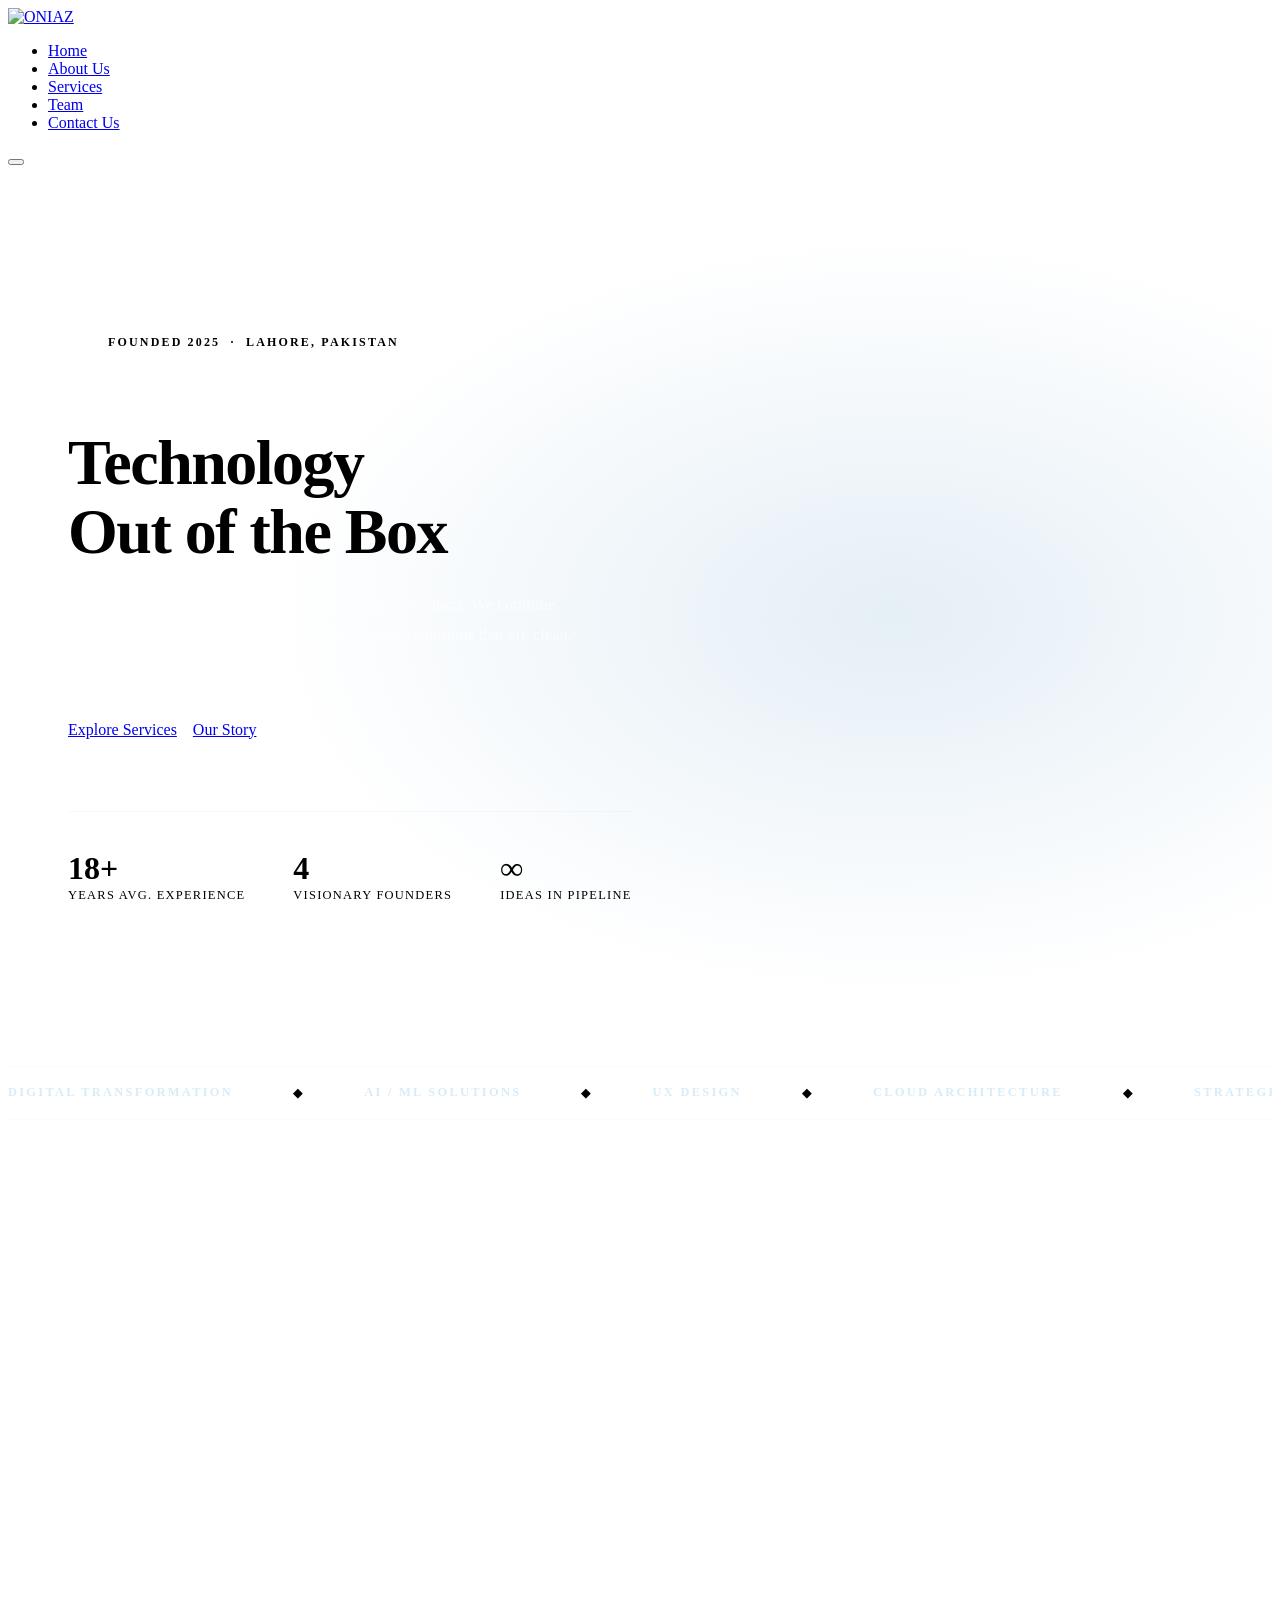
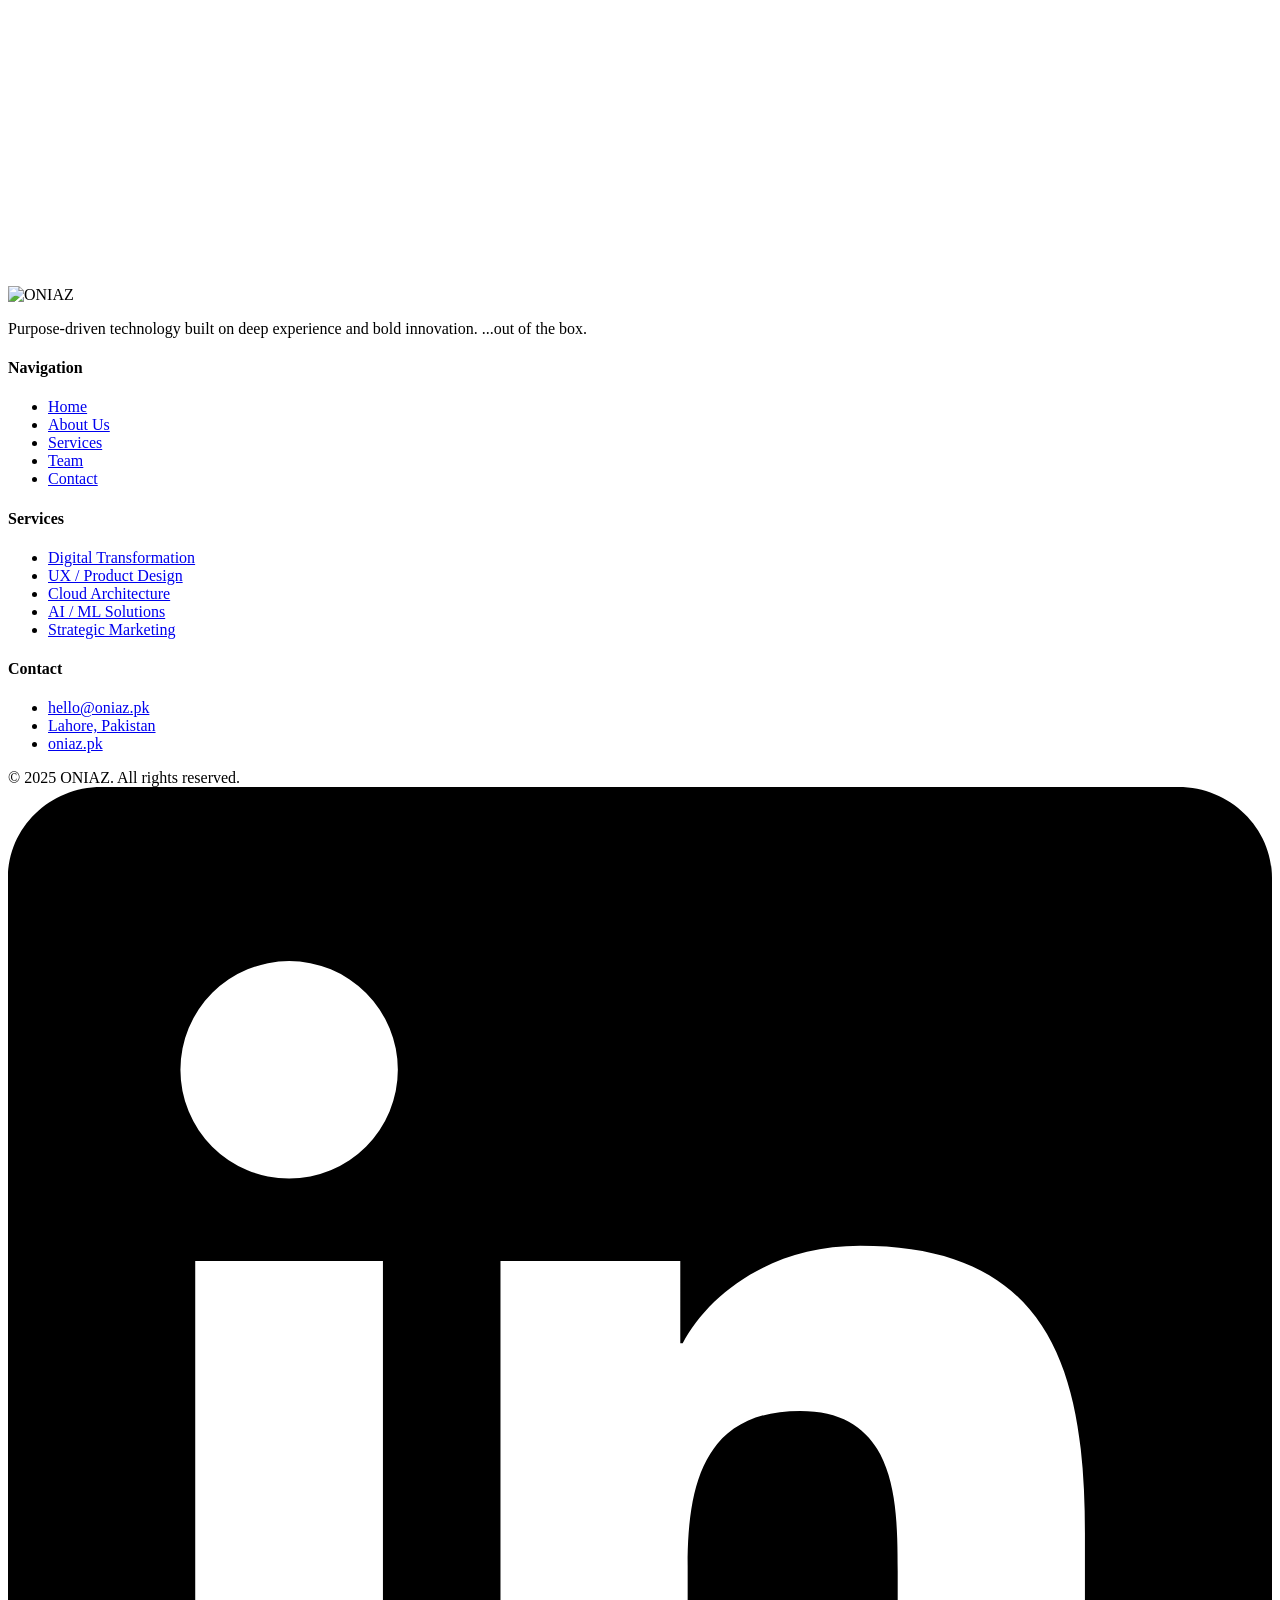
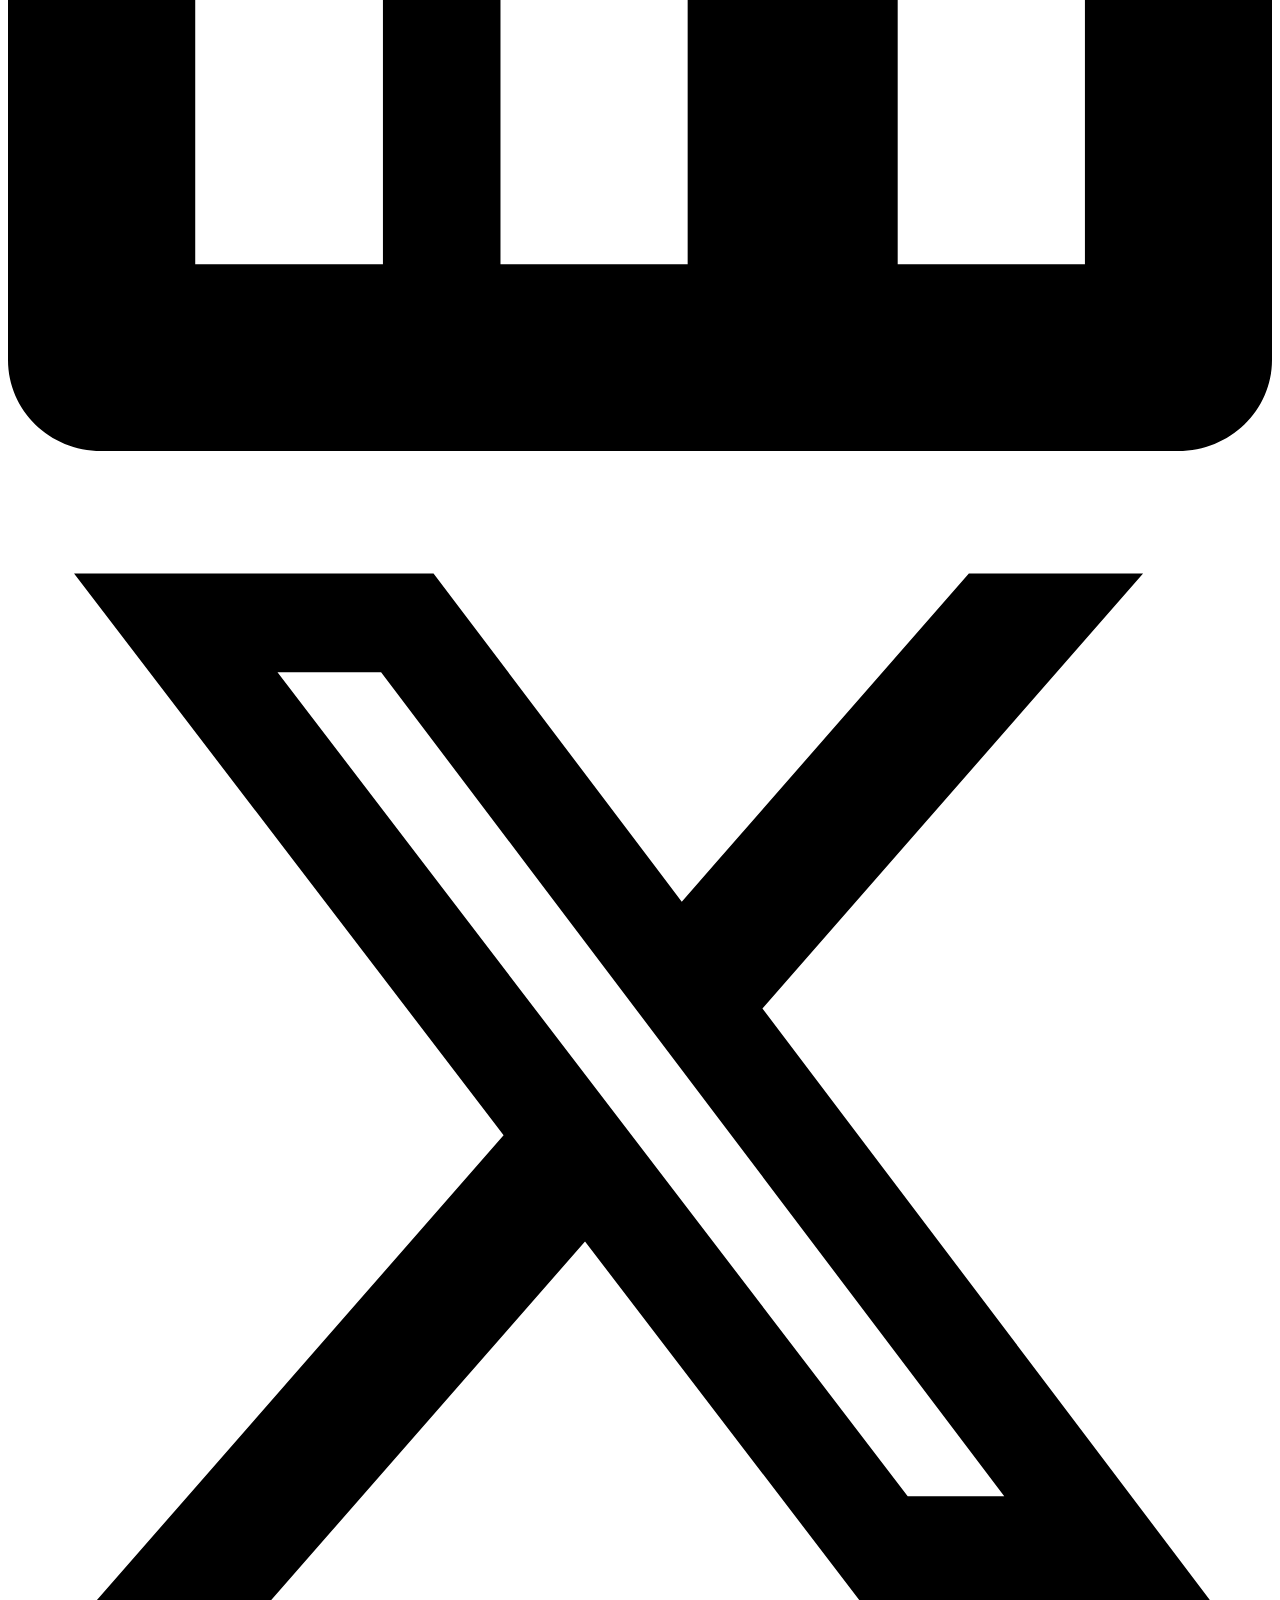
==== index.html @ 91a6034d "Add files via upload" ====
<!DOCTYPE html>
<html lang="en">
<head>
  <meta charset="UTF-8" />
  <meta name="viewport" content="width=device-width, initial-scale=1.0" />
  <title>ONIAZ – Out of the Box</title>
  <link rel="stylesheet" href="css/style.css" />
  <style>
    /* ── HERO ── */
    .hero {
      min-height: 100vh;
      display: flex;
      align-items: center;
      position: relative;
      overflow: hidden;
      background: var(--black);
      padding: 0 60px;
    }
    .hero-bg {
      position: absolute;
      inset: 0;
      background: radial-gradient(ellipse 70% 60% at 70% 50%, rgba(42,123,181,0.12) 0%, transparent 70%);
      pointer-events: none;
    }
    .hero-circuit {
      position: absolute;
      right: -40px; top: 50%;
      transform: translateY(-50%);
      width: 48%;
      opacity: 0.18;
      pointer-events: none;
    }
    .hero-content {
      position: relative;
      z-index: 2;
      max-width: 680px;
    }
    .hero-tag {
      display: inline-flex;
      align-items: center;
      gap: 8px;
      font-size: 0.75rem;
      font-weight: 600;
      letter-spacing: 0.18em;
      text-transform: uppercase;
      color: var(--blue-light);
      margin-bottom: 24px;
    }
    .hero-tag::before {
      content: '';
      width: 32px; height: 1px;
      background: var(--blue-light);
    }
    .hero-title {
      font-size: clamp(2.8rem, 5vw, 4.8rem);
      font-weight: 800;
      line-height: 1.08;
      letter-spacing: -1.5px;
      margin-bottom: 24px;
    }
    .hero-title span { color: var(--blue-light); }
    .hero-desc {
      font-size: 1.05rem;
      color: rgba(255,255,255,0.6);
      line-height: 1.8;
      max-width: 520px;
      margin-bottom: 40px;
    }
    .hero-actions { display: flex; gap: 16px; flex-wrap: wrap; }
    .hero-stats {
      display: flex;
      gap: 48px;
      margin-top: 72px;
      padding-top: 40px;
      border-top: 1px solid rgba(168,212,240,0.12);
    }
    .stat-num {
      font-size: 2rem;
      font-weight: 800;
      color: var(--blue-light);
      line-height: 1;
    }
    .stat-label {
      font-size: 0.78rem;
      color: var(--grey-mid);
      margin-top: 4px;
      text-transform: uppercase;
      letter-spacing: 0.1em;
    }

    /* ── MARQUEE ── */
    .marquee-wrap {
      background: var(--dark2);
      border-top: 1px solid rgba(168,212,240,0.08);
      border-bottom: 1px solid rgba(168,212,240,0.08);
      padding: 18px 0;
      overflow: hidden;
    }
    .marquee-track {
      display: flex;
      gap: 60px;
      animation: marquee 20s linear infinite;
      white-space: nowrap;
    }
    .marquee-track span {
      font-size: 0.78rem;
      font-weight: 600;
      letter-spacing: 0.18em;
      text-transform: uppercase;
      color: rgba(168,212,240,0.45);
    }
    .marquee-dot {
      color: var(--blue-light) !important;
      opacity: 1 !important;
    }
    @keyframes marquee {
      from { transform: translateX(0); }
      to   { transform: translateX(-50%); }
    }

    /* ── WHY ONIAZ ── */
    .why-grid {
      display: grid;
      grid-template-columns: repeat(3, 1fr);
      gap: 24px;
      margin-top: 56px;
    }
    .why-card {
      background: var(--dark2);
      border: 1px solid rgba(168,212,240,0.08);
      border-radius: var(--radius);
      padding: 36px 30px;
      transition: border-color var(--transition), transform var(--transition);
    }
    .why-card:hover {
      border-color: rgba(168,212,240,0.3);
      transform: translateY(-4px);
    }
    .why-icon {
      width: 48px; height: 48px;
      background: rgba(42,123,181,0.15);
      border-radius: 10px;
      display: flex; align-items: center; justify-content: center;
      margin-bottom: 20px;
    }
    .why-icon svg { width: 22px; height: 22px; stroke: var(--blue-light); fill: none; stroke-width: 1.8; }
    .why-card h3 { font-size: 1.05rem; font-weight: 700; margin-bottom: 10px; }
    .why-card p  { font-size: 0.87rem; color: var(--grey-mid); line-height: 1.7; }

    /* ── CTA BAND ── */
    .cta-band {
      background: linear-gradient(135deg, #0d2236 0%, #0a1a2e 100%);
      border-top: 1px solid rgba(168,212,240,0.1);
      border-bottom: 1px solid rgba(168,212,240,0.1);
      padding: 80px 60px;
      text-align: center;
    }
    .cta-band h2 { font-size: 2.2rem; font-weight: 800; margin-bottom: 16px; }
    .cta-band h2 span { color: var(--blue-light); }
    .cta-band p  { font-size: 1rem; color: var(--grey-mid); margin-bottom: 36px; }

    /* ── REVEAL ANIMATION ── */
    .reveal {
      opacity: 0;
      transform: translateY(28px);
      transition: opacity 0.6s ease, transform 0.6s ease;
    }
    .reveal.visible { opacity: 1; transform: translateY(0); }

    @media (max-width: 900px) {
      .why-grid { grid-template-columns: 1fr 1fr; }
      .hero { padding: 0 24px; }
      .hero-circuit { display: none; }
      .hero-stats { gap: 28px; flex-wrap: wrap; }
      .cta-band { padding: 60px 24px; }
    }
    @media (max-width: 580px) {
      .why-grid { grid-template-columns: 1fr; }
    }
  </style>
</head>
<body>

<!-- NAVBAR -->
<nav class="navbar">
  <a href="index.html" class="nav-logo"><img src="images/logo.jpg" alt="ONIAZ" /></a>
  <ul class="nav-links">
    <li><a href="index.html" class="active">Home</a></li>
    <li><a href="about.html">About Us</a></li>
    <li><a href="services.html">Services</a></li>
    <li><a href="team.html">Team</a></li>
    <li><a href="contact.html" class="nav-cta">Contact Us</a></li>
  </ul>
  <button class="nav-toggle" aria-label="Toggle menu">
    <span></span><span></span><span></span>
  </button>
</nav>

<div class="page-content">

  <!-- HERO -->
  <section class="hero">
    <div class="hero-bg"></div>
    <img src="images/circuit.png" alt="" class="hero-circuit" />
    <div class="hero-content">
      <div class="hero-tag">Founded 2025 &nbsp;·&nbsp; Lahore, Pakistan</div>
      <h1 class="hero-title">
        Technology<br>
        <span>Out of the Box</span>
      </h1>
      <p class="hero-desc">
        ONIAZ builds intelligent, human-centered digital products. We combine decades of expertise with bold innovation to create solutions that are clean, intuitive, and genuinely useful.
      </p>
      <div class="hero-actions">
        <a href="services.html" class="btn btn-primary">Explore Services</a>
        <a href="about.html" class="btn btn-outline">Our Story</a>
      </div>
      <div class="hero-stats">
        <div>
          <div class="stat-num">18+</div>
          <div class="stat-label">Years Avg. Experience</div>
        </div>
        <div>
          <div class="stat-num">4</div>
          <div class="stat-label">Visionary Founders</div>
        </div>
        <div>
          <div class="stat-num">∞</div>
          <div class="stat-label">Ideas in Pipeline</div>
        </div>
      </div>
    </div>
  </section>

  <!-- MARQUEE -->
  <div class="marquee-wrap">
    <div class="marquee-track">
      <span>Digital Transformation</span><span class="marquee-dot">◆</span>
      <span>AI / ML Solutions</span><span class="marquee-dot">◆</span>
      <span>UX Design</span><span class="marquee-dot">◆</span>
      <span>Cloud Architecture</span><span class="marquee-dot">◆</span>
      <span>Strategic Marketing</span><span class="marquee-dot">◆</span>
      <span>Product Development</span><span class="marquee-dot">◆</span>
      <span>South Asian Diaspora</span><span class="marquee-dot">◆</span>
      <span>Matchmaking Tech</span><span class="marquee-dot">◆</span>
      <!-- duplicate for seamless loop -->
      <span>Digital Transformation</span><span class="marquee-dot">◆</span>
      <span>AI / ML Solutions</span><span class="marquee-dot">◆</span>
      <span>UX Design</span><span class="marquee-dot">◆</span>
      <span>Cloud Architecture</span><span class="marquee-dot">◆</span>
      <span>Strategic Marketing</span><span class="marquee-dot">◆</span>
      <span>Product Development</span><span class="marquee-dot">◆</span>
      <span>South Asian Diaspora</span><span class="marquee-dot">◆</span>
      <span>Matchmaking Tech</span><span class="marquee-dot">◆</span>
    </div>
  </div>

  <!-- WHY ONIAZ -->
  <div class="section">
    <div class="reveal">
      <span class="section-tag">Why ONIAZ</span>
      <h2 class="section-title">Built Different.<br><span>Built to Last.</span></h2>
      <p class="section-sub">We don't chase trends. Every product we build serves a real purpose, feels natural to use, and delivers value from day one.</p>
    </div>
    <div class="why-grid">
      <div class="why-card reveal">
        <div class="why-icon">
          <svg viewBox="0 0 24 24"><circle cx="12" cy="12" r="3"/><path d="M12 1v4M12 19v4M4.22 4.22l2.83 2.83M16.95 16.95l2.83 2.83M1 12h4M19 12h4M4.22 19.78l2.83-2.83M16.95 7.05l2.83-2.83"/></svg>
        </div>
        <h3>Deep Domain Expertise</h3>
        <p>Our team brings over 18 years each across telecom, fintech, healthcare, and enterprise — giving every product a foundation of real-world knowledge.</p>
      </div>
      <div class="why-card reveal">
        <div class="why-icon">
          <svg viewBox="0 0 24 24"><path d="M12 22s8-4 8-10V5l-8-3-8 3v7c0 6 8 10 8 10z"/></svg>
        </div>
        <h3>Human-Centered Design</h3>
        <p>We believe technology should simplify life, not complicate it. Every interface we ship is tested against the standard of genuine usefulness.</p>
      </div>
      <div class="why-card reveal">
        <div class="why-icon">
          <svg viewBox="0 0 24 24"><polyline points="22 12 18 12 15 21 9 3 6 12 2 12"/></svg>
        </div>
        <h3>Transformational Thinking</h3>
        <p>ONIAZ is the intersection of insight and imagination — where collective knowledge is poured into building applications that truly change how people live and work.</p>
      </div>
    </div>
  </div>

  <div class="divider"></div>

  <!-- CTA BAND -->
  <div class="cta-band reveal">
    <h2>Ready to build something <span>smarter</span>?</h2>
    <p>Let's talk about your next product, platform, or idea.</p>
    <a href="contact.html" class="btn btn-primary">Get in Touch</a>
  </div>

</div>

<!-- FOOTER -->
<footer>
  <div class="footer-inner">
    <div class="footer-brand">
      <img src="images/logo.jpg" alt="ONIAZ" />
      <p>Purpose-driven technology built on deep experience and bold innovation. ...out of the box.</p>
    </div>
    <div class="footer-col">
      <h4>Navigation</h4>
      <ul>
        <li><a href="index.html">Home</a></li>
        <li><a href="about.html">About Us</a></li>
        <li><a href="services.html">Services</a></li>
        <li><a href="team.html">Team</a></li>
        <li><a href="contact.html">Contact</a></li>
      </ul>
    </div>
    <div class="footer-col">
      <h4>Services</h4>
      <ul>
        <li><a href="services.html">Digital Transformation</a></li>
        <li><a href="services.html">UX / Product Design</a></li>
        <li><a href="services.html">Cloud Architecture</a></li>
        <li><a href="services.html">AI / ML Solutions</a></li>
        <li><a href="services.html">Strategic Marketing</a></li>
      </ul>
    </div>
    <div class="footer-col">
      <h4>Contact</h4>
      <ul>
        <li><a href="mailto:hello@oniaz.pk">hello@oniaz.pk</a></li>
        <li><a href="#">Lahore, Pakistan</a></li>
        <li><a href="#">oniaz.pk</a></li>
      </ul>
    </div>
  </div>
  <div class="footer-bottom">
    <span>© 2025 ONIAZ. All rights reserved.</span>
    <div class="footer-socials">
      <a href="#" aria-label="LinkedIn">
        <svg viewBox="0 0 24 24"><path d="M20.447 20.452h-3.554v-5.569c0-1.328-.027-3.037-1.852-3.037-1.853 0-2.136 1.445-2.136 2.939v5.667H9.351V9h3.414v1.561h.046c.477-.9 1.637-1.85 3.37-1.85 3.601 0 4.267 2.37 4.267 5.455v6.286zM5.337 7.433a2.062 2.062 0 0 1-2.063-2.065 2.064 2.064 0 1 1 2.063 2.065zm1.782 13.019H3.555V9h3.564v11.452zM22.225 0H1.771C.792 0 0 .774 0 1.729v20.542C0 23.227.792 24 1.771 24h20.451C23.2 24 24 23.227 24 22.271V1.729C24 .774 23.2 0 22.222 0h.003z"/></svg>
      </a>
      <a href="#" aria-label="Twitter/X">
        <svg viewBox="0 0 24 24"><path d="M18.244 2.25h3.308l-7.227 8.26 8.502 11.24H16.17l-5.214-6.817L4.99 21.75H1.68l7.73-8.835L1.254 2.25H8.08l4.713 6.231zm-1.161 17.52h1.833L7.084 4.126H5.117z"/></svg>
      </a>
    </div>
  </div>
</footer>

<script src="js/main.js"></script>
</body>
</html>
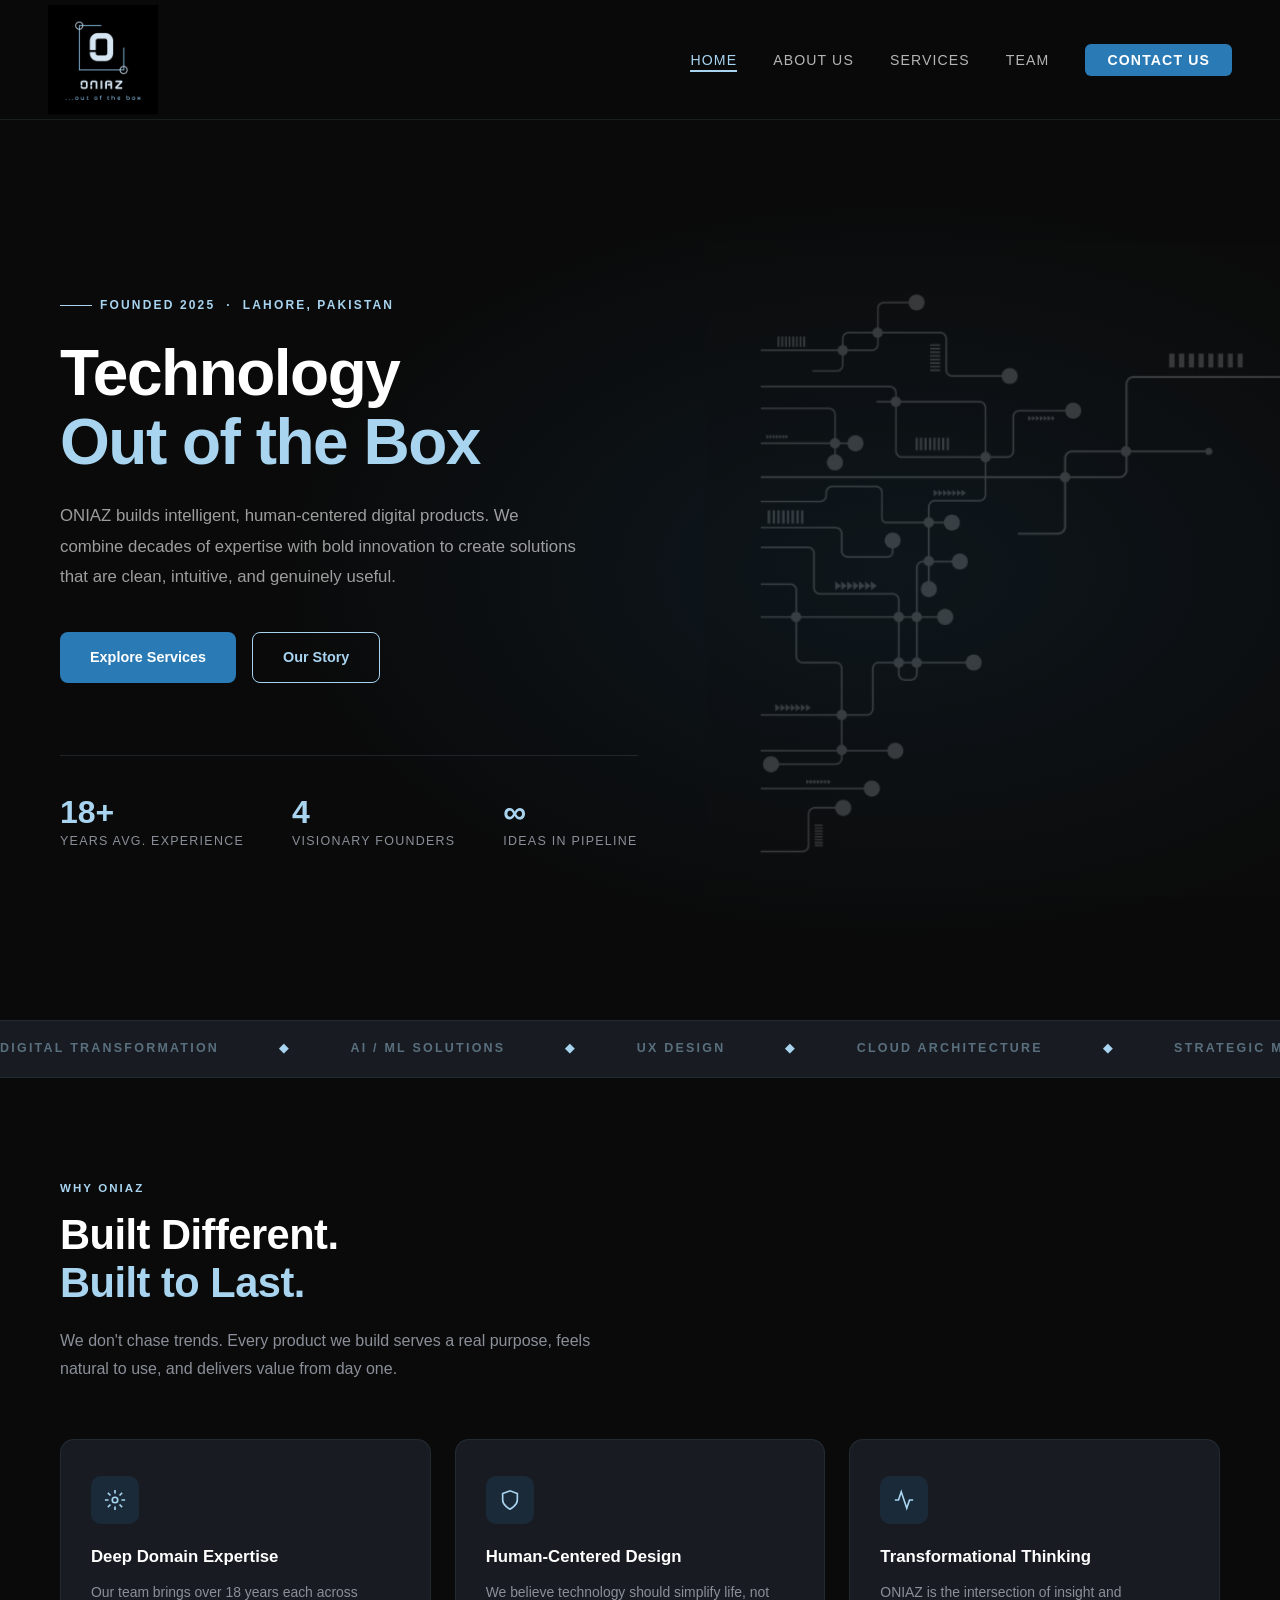
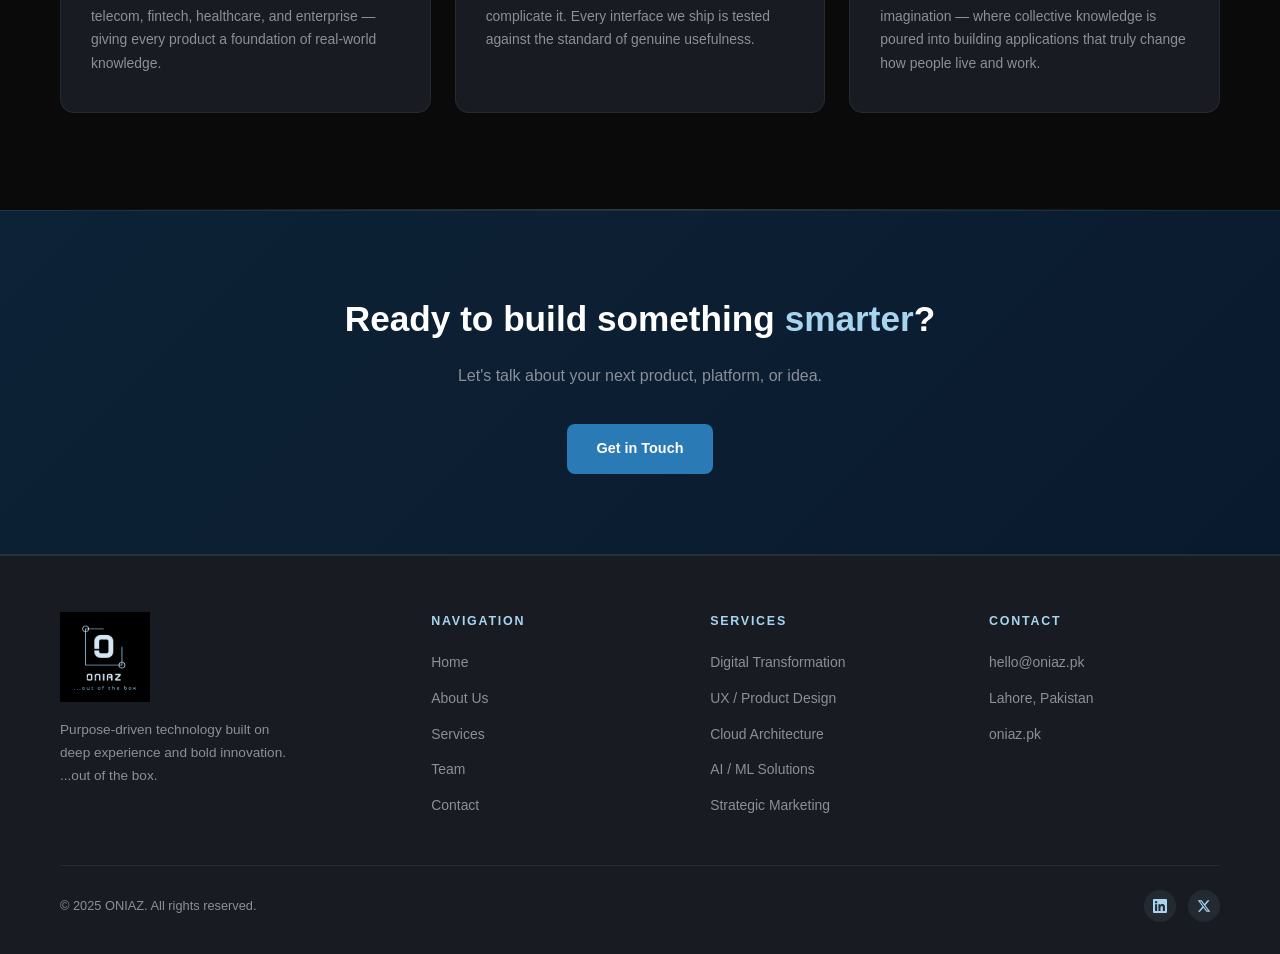
==== commit 6646ed9f: "Update logo to PNG Update logo to PNG" ====
--- a/index.html
+++ b/index.html
@@ -183,7 +183,7 @@
 
 <!-- NAVBAR -->
 <nav class="navbar">
-  <a href="index.html" class="nav-logo"><img src="images/logo.jpg" alt="ONIAZ" /></a>
+  <a href="index.html" class="nav-logo"><img src="images/logo.png" alt="ONIAZ" /></a>
   <ul class="nav-links">
     <li><a href="index.html" class="active">Home</a></li>
     <li><a href="about.html">About Us</a></li>
@@ -302,7 +302,7 @@
 <footer>
   <div class="footer-inner">
     <div class="footer-brand">
-      <img src="images/logo.jpg" alt="ONIAZ" />
+      <img src="images/logo.png" alt="ONIAZ" />
       <p>Purpose-driven technology built on deep experience and bold innovation. ...out of the box.</p>
     </div>
     <div class="footer-col">
--- a/css/style.css
+++ b/css/style.css
@@ -0,0 +1,282 @@
+/* ─── RESET & BASE ─────────────────────────────────────────── */
+*, *::before, *::after { box-sizing: border-box; margin: 0; padding: 0; }
+
+:root {
+  --black:      #0a0a0a;
+  --dark:       #111317;
+  --dark2:      #181c22;
+  --blue-light: #a8d4f0;
+  --blue-mid:   #5aade0;
+  --blue-dark:  #2a7bb5;
+  --white:      #ffffff;
+  --grey-light: #f0f2f5;
+  --grey-mid:   #8a8f99;
+  --red:        #c0392b;
+  --radius:     14px;
+  --nav-h:      120px;
+  --transition: 0.25s ease;
+}
+
+html { scroll-behavior: smooth; }
+
+body {
+  background: var(--black);
+  color: var(--white);
+  font-family: 'Helvetica Neue', Arial, sans-serif;
+  font-size: 16px;
+  line-height: 1.6;
+  overflow-x: hidden;
+}
+
+img { display: block; max-width: 100%; }
+a  { text-decoration: none; color: inherit; }
+
+/* ─── NAVBAR ────────────────────────────────────────────────── */
+.navbar {
+  position: fixed;
+  top: 0; left: 0; right: 0;
+  height: var(--nav-h);
+  display: flex;
+  align-items: center;
+  justify-content: space-between;
+  padding: 0 48px;
+  background: rgba(10,10,10,0.85);
+  backdrop-filter: blur(12px);
+  border-bottom: 1px solid rgba(168,212,240,0.1);
+  z-index: 1000;
+}
+
+.nav-logo img {
+  height: 110px;
+  width: auto;
+  object-fit: contain;
+}
+
+.nav-links {
+  display: flex;
+  gap: 36px;
+  list-style: none;
+}
+
+.nav-links a {
+  font-size: 0.88rem;
+  font-weight: 500;
+  letter-spacing: 0.08em;
+  text-transform: uppercase;
+  color: rgba(255,255,255,0.7);
+  transition: color var(--transition);
+  position: relative;
+}
+
+.nav-links a::after {
+  content: '';
+  position: absolute;
+  bottom: -4px; left: 0;
+  width: 0; height: 2px;
+  background: var(--blue-light);
+  transition: width var(--transition);
+}
+
+.nav-links a:hover,
+.nav-links a.active {
+  color: var(--blue-light);
+}
+.nav-links a:hover::after,
+.nav-links a.active::after { width: 100%; }
+
+.nav-cta {
+  background: var(--blue-dark);
+  color: var(--white) !important;
+  padding: 8px 22px;
+  border-radius: 6px;
+  font-weight: 600 !important;
+  transition: background var(--transition) !important;
+}
+.nav-cta:hover { background: var(--blue-mid) !important; }
+.nav-cta::after { display: none !important; }
+
+/* Hamburger */
+.nav-toggle {
+  display: none;
+  flex-direction: column;
+  gap: 5px;
+  cursor: pointer;
+  background: none;
+  border: none;
+  padding: 4px;
+}
+.nav-toggle span {
+  display: block;
+  width: 24px; height: 2px;
+  background: var(--white);
+  border-radius: 2px;
+  transition: var(--transition);
+}
+
+/* ─── PAGE WRAPPER ──────────────────────────────────────────── */
+.page-content { padding-top: var(--nav-h); }
+
+/* ─── SECTION COMMON ────────────────────────────────────────── */
+.section {
+  padding: 96px 60px;
+  max-width: 1400px;
+  margin: 0 auto;
+}
+
+.section-full {
+  padding: 96px 60px;
+}
+
+.section-tag {
+  display: inline-block;
+  font-size: 0.72rem;
+  font-weight: 700;
+  letter-spacing: 0.18em;
+  text-transform: uppercase;
+  color: var(--blue-light);
+  margin-bottom: 14px;
+}
+
+.section-title {
+  font-size: 2.6rem;
+  font-weight: 800;
+  line-height: 1.15;
+  letter-spacing: -0.5px;
+  margin-bottom: 20px;
+}
+
+.section-title span { color: var(--blue-light); }
+
+.section-sub {
+  font-size: 1rem;
+  color: var(--grey-mid);
+  max-width: 560px;
+  line-height: 1.75;
+}
+
+/* ─── BUTTONS ───────────────────────────────────────────────── */
+.btn {
+  display: inline-flex;
+  align-items: center;
+  gap: 8px;
+  padding: 13px 30px;
+  border-radius: 8px;
+  font-size: 0.9rem;
+  font-weight: 600;
+  cursor: pointer;
+  border: none;
+  transition: var(--transition);
+}
+
+.btn-primary {
+  background: var(--blue-dark);
+  color: var(--white);
+}
+.btn-primary:hover { background: var(--blue-mid); }
+
+.btn-outline {
+  background: transparent;
+  color: var(--blue-light);
+  border: 1.5px solid var(--blue-light);
+}
+.btn-outline:hover {
+  background: rgba(168,212,240,0.08);
+}
+
+/* ─── DIVIDER ───────────────────────────────────────────────── */
+.divider {
+  height: 1px;
+  background: linear-gradient(90deg, transparent, rgba(168,212,240,0.25), transparent);
+  margin: 0 60px;
+}
+
+/* ─── FOOTER ────────────────────────────────────────────────── */
+footer {
+  background: var(--dark2);
+  border-top: 1px solid rgba(168,212,240,0.1);
+  padding: 56px 60px 32px;
+}
+
+.footer-inner {
+  max-width: 1400px;
+  margin: 0 auto;
+  display: grid;
+  grid-template-columns: 1.4fr 1fr 1fr 1fr;
+  gap: 48px;
+  margin-bottom: 48px;
+}
+
+.footer-brand img { height: 90px; margin-bottom: 16px; }
+.footer-brand p { font-size: 0.85rem; color: var(--grey-mid); line-height: 1.7; max-width: 240px; }
+
+.footer-col h4 {
+  font-size: 0.78rem;
+  font-weight: 700;
+  letter-spacing: 0.14em;
+  text-transform: uppercase;
+  color: var(--blue-light);
+  margin-bottom: 18px;
+}
+
+.footer-col ul { list-style: none; display: flex; flex-direction: column; gap: 10px; }
+.footer-col ul li a {
+  font-size: 0.87rem;
+  color: var(--grey-mid);
+  transition: color var(--transition);
+}
+.footer-col ul li a:hover { color: var(--blue-light); }
+
+.footer-bottom {
+  max-width: 1400px;
+  margin: 0 auto;
+  display: flex;
+  justify-content: space-between;
+  align-items: center;
+  padding-top: 24px;
+  border-top: 1px solid rgba(255,255,255,0.06);
+  font-size: 0.8rem;
+  color: var(--grey-mid);
+}
+
+.footer-socials { display: flex; gap: 12px; }
+.footer-socials a {
+  width: 32px; height: 32px;
+  border-radius: 50%;
+  background: rgba(168,212,240,0.08);
+  display: flex; align-items: center; justify-content: center;
+  transition: background var(--transition);
+}
+.footer-socials a:hover { background: rgba(168,212,240,0.2); }
+.footer-socials svg { width: 14px; height: 14px; fill: var(--blue-light); }
+
+/* ─── RESPONSIVE ────────────────────────────────────────────── */
+@media (max-width: 1024px) {
+  .section, .section-full { padding: 72px 36px; }
+  .footer-inner { grid-template-columns: 1fr 1fr; gap: 36px; }
+  .divider { margin: 0 36px; }
+}
+
+@media (max-width: 768px) {
+  .navbar { padding: 0 24px; }
+  .nav-links { 
+    display: none;
+    position: fixed;
+    top: var(--nav-h); left: 0; right: 0;
+    background: var(--dark);
+    flex-direction: column;
+    padding: 24px;
+    gap: 0;
+    border-bottom: 1px solid rgba(168,212,240,0.1);
+  }
+  .nav-links.open { display: flex; }
+  .nav-links li { border-bottom: 1px solid rgba(255,255,255,0.06); }
+  .nav-links a { display: block; padding: 14px 0; }
+  .nav-cta { margin-top: 12px; text-align: center; border-radius: 8px; }
+  .nav-toggle { display: flex; }
+  .section, .section-full { padding: 56px 24px; }
+  .section-title { font-size: 1.9rem; }
+  footer { padding: 48px 24px 24px; }
+  .footer-inner { grid-template-columns: 1fr; gap: 28px; }
+  .footer-bottom { flex-direction: column; gap: 16px; text-align: center; }
+  .divider { margin: 0 24px; }
+}
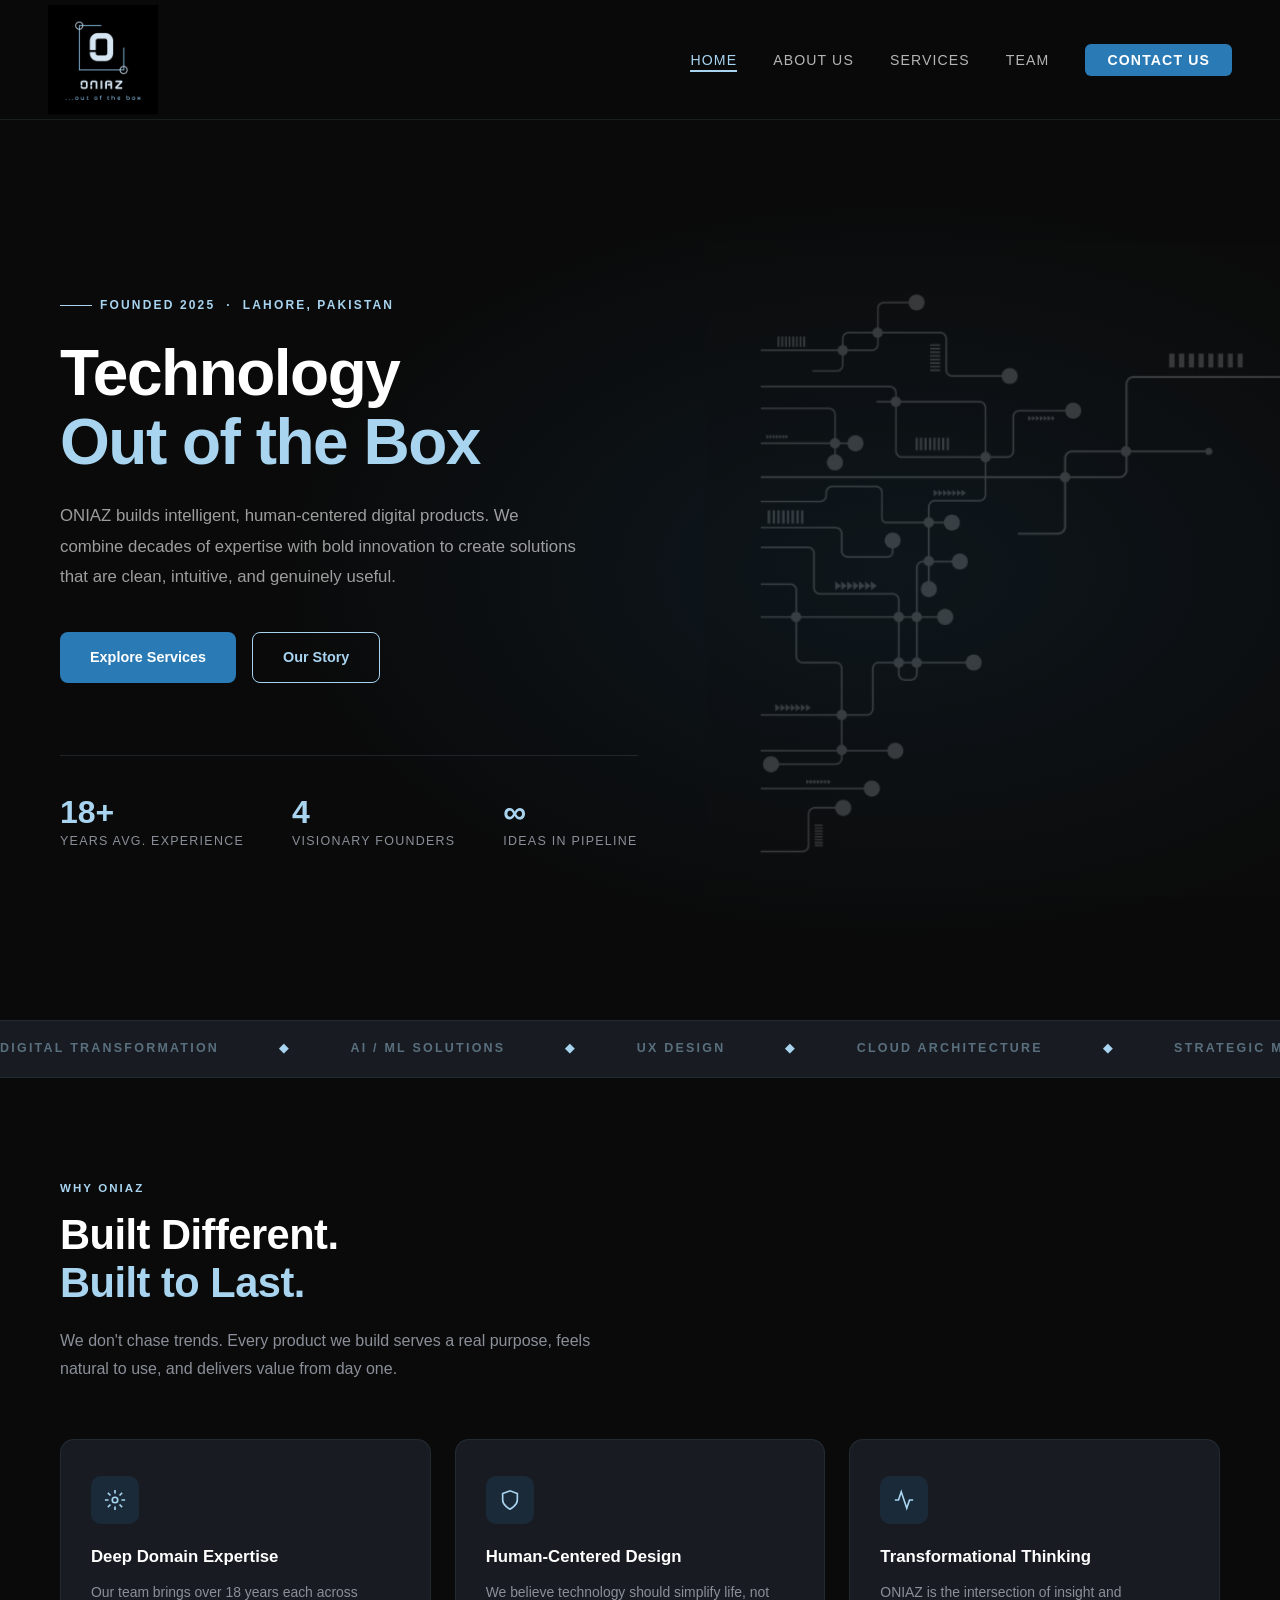
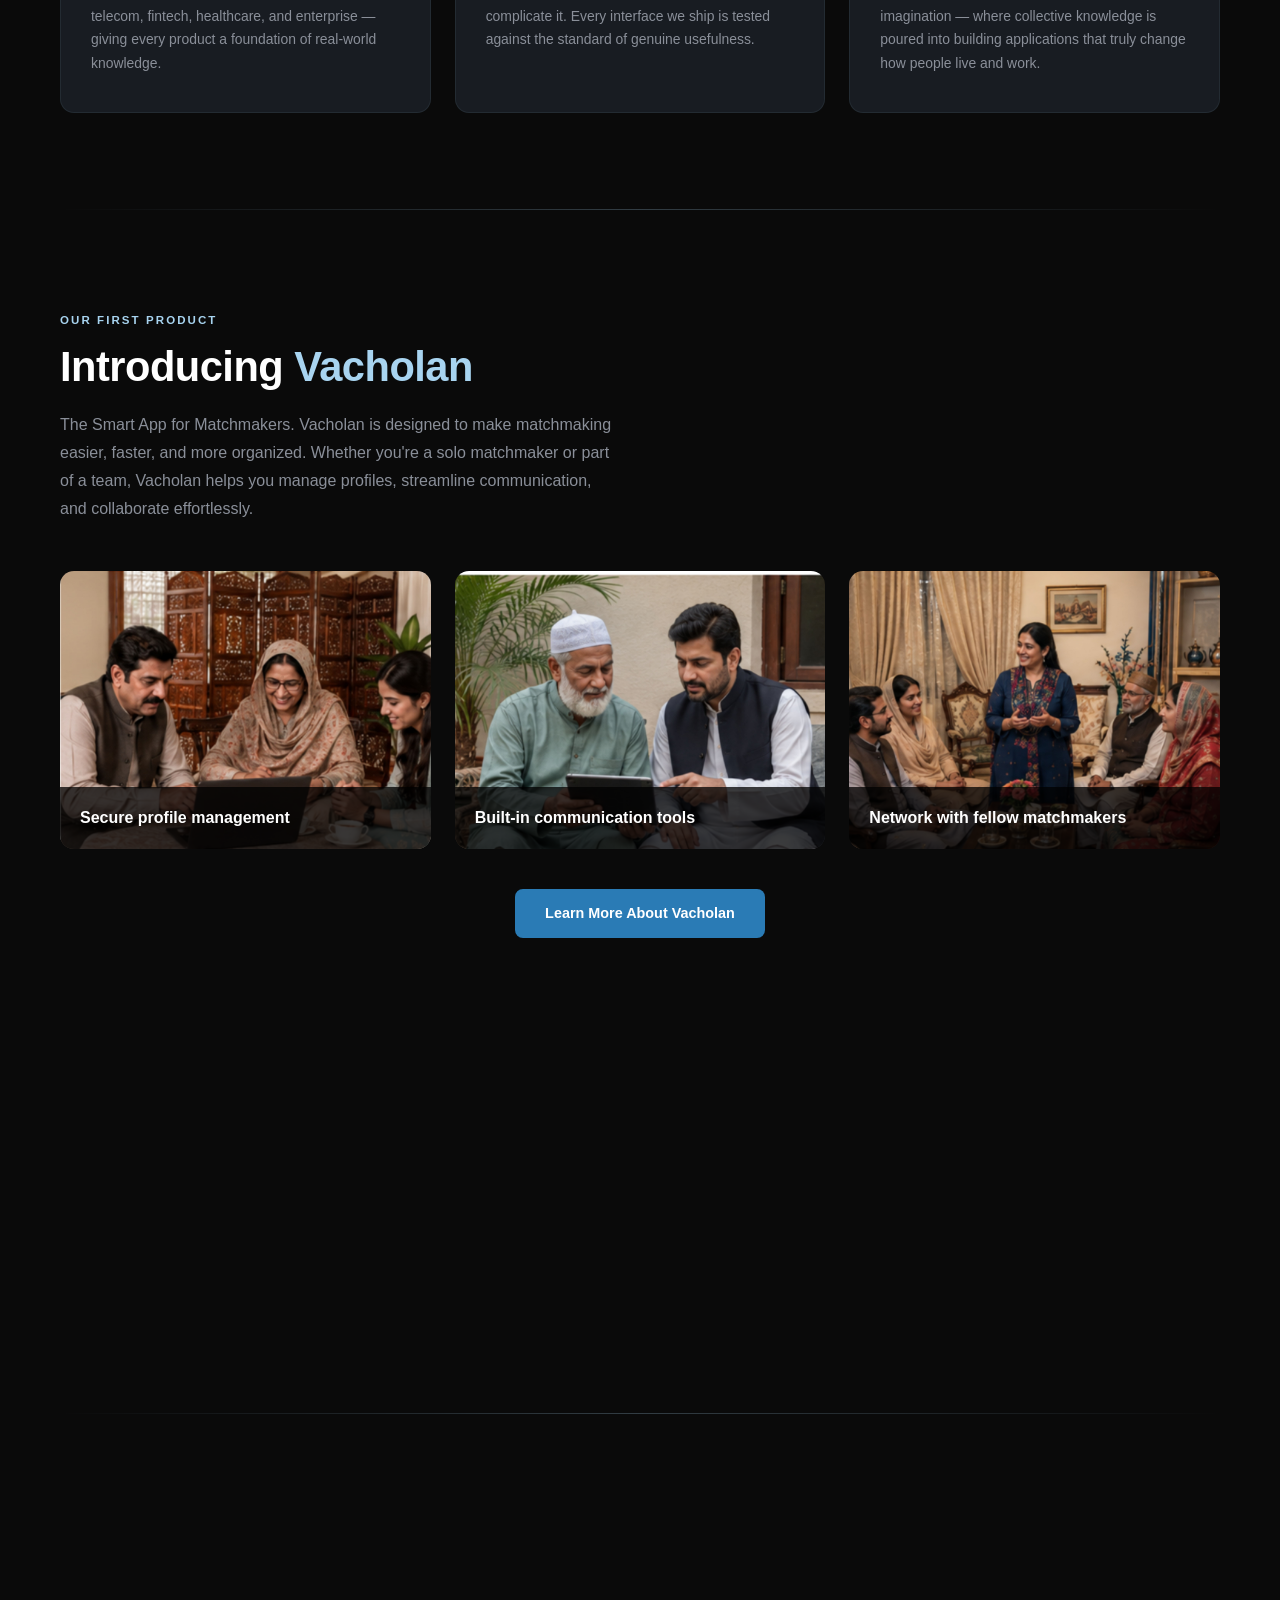
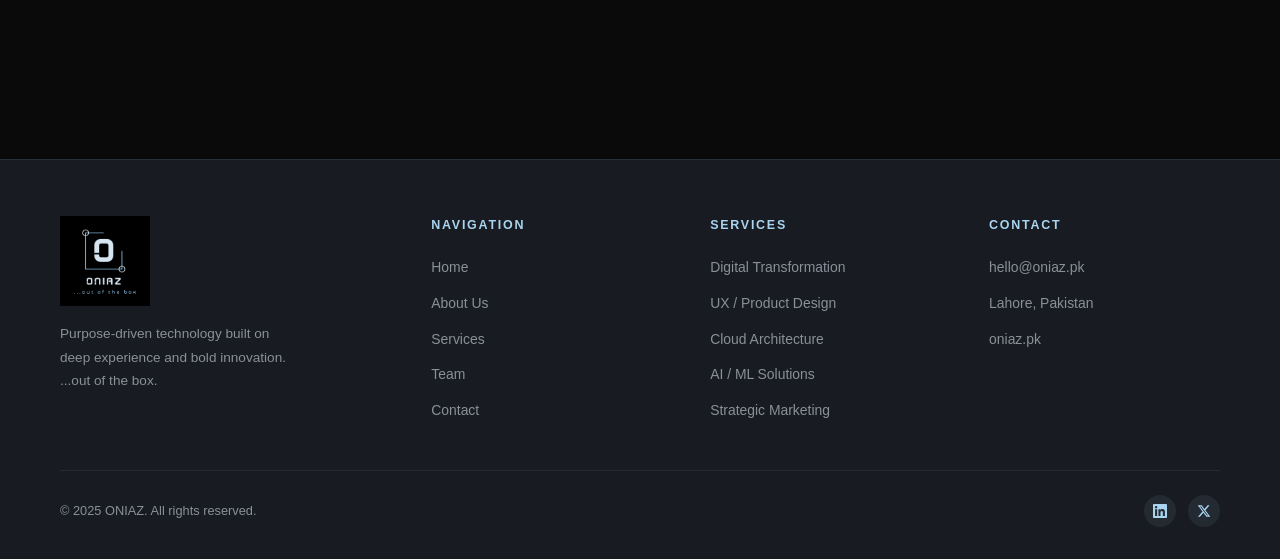
==== commit b2767194: "New portion in home Vacholan images" ====
--- a/index.html
+++ b/index.html
@@ -158,6 +158,77 @@
     .cta-band h2 { font-size: 2.2rem; font-weight: 800; margin-bottom: 16px; }
     .cta-band h2 span { color: var(--blue-light); }
     .cta-band p  { font-size: 1rem; color: var(--grey-mid); margin-bottom: 36px; }
+
+
+    /* ── VACHOLAN SECTION ── */
+    .vacholan-grid {
+      display: grid;
+      grid-template-columns: repeat(3, 1fr);
+      gap: 24px;
+      margin-top: 48px;
+    }
+    .vacholan-card {
+      position: relative;
+      border-radius: var(--radius);
+      overflow: hidden;
+      aspect-ratio: 4/3;
+    }
+    .vacholan-card img {
+      width: 100%;
+      height: 100%;
+      object-fit: cover;
+      display: block;
+      transition: transform 0.4s ease;
+    }
+    .vacholan-card:hover img { transform: scale(1.05); }
+    .vacholan-card-label {
+      position: absolute;
+      bottom: 0; left: 0; right: 0;
+      background: rgba(0,0,0,0.75);
+      color: #fff;
+      font-size: 1rem;
+      font-weight: 700;
+      padding: 18px 20px;
+    }
+
+    /* ── QUOTE BAND ── */
+    .quote-band {
+      background: #0d0d0d;
+      border-top: 1px solid rgba(168,212,240,0.08);
+      border-bottom: 1px solid rgba(168,212,240,0.08);
+      padding: 80px 60px;
+    }
+    .quote-inner {
+      max-width: 860px;
+      margin: 0 auto;
+      text-align: center;
+    }
+    .quote-mark {
+      font-size: 5rem;
+      line-height: 0.6;
+      color: var(--blue-light);
+      opacity: 0.3;
+      font-family: Georgia, serif;
+      margin-bottom: 24px;
+    }
+    .quote-inner blockquote {
+      font-size: clamp(1.4rem, 2.5vw, 2rem);
+      font-weight: 700;
+      line-height: 1.5;
+      color: var(--white);
+      margin-bottom: 24px;
+    }
+    .quote-inner cite {
+      font-size: 0.95rem;
+      color: var(--grey-mid);
+      font-style: normal;
+      letter-spacing: 0.05em;
+    }
+
+    @media (max-width: 768px) {
+      .vacholan-grid { grid-template-columns: 1fr; }
+      .quote-band { padding: 56px 24px; }
+    }
 
     /* ── REVEAL ANIMATION ── */
     .reveal {
@@ -289,6 +360,43 @@
 
   <div class="divider"></div>
 
+  <!-- INTRODUCING VACHOLAN -->
+  <div class="vacholan-section section">
+    <div class="reveal">
+      <span class="section-tag">Our First Product</span>
+      <h2 class="section-title">Introducing <span>Vacholan</span></h2>
+      <p class="section-sub">The Smart App for Matchmakers. Vacholan is designed to make matchmaking easier, faster, and more organized. Whether you're a solo matchmaker or part of a team, Vacholan helps you manage profiles, streamline communication, and collaborate effortlessly.</p>
+    </div>
+    <div class="vacholan-grid">
+      <div class="vacholan-card reveal">
+        <img src="images/vacholan1.jpg" alt="Family using Vacholan" />
+        <div class="vacholan-card-label">Secure profile management</div>
+      </div>
+      <div class="vacholan-card reveal">
+        <img src="images/vacholan2.jpg" alt="Men browsing matches" />
+        <div class="vacholan-card-label">Built-in communication tools</div>
+      </div>
+      <div class="vacholan-card reveal">
+        <img src="images/vacholan3.jpg" alt="Family meeting" />
+        <div class="vacholan-card-label">Network with fellow matchmakers</div>
+      </div>
+    </div>
+    <div style="text-align:center; margin-top:40px;">
+      <a href="services.html" class="btn btn-primary">Learn More About Vacholan</a>
+    </div>
+  </div>
+
+  <!-- FOUNDER QUOTE BAND -->
+  <div class="quote-band reveal">
+    <div class="quote-inner">
+      <div class="quote-mark">"</div>
+      <blockquote>Vacholan &ndash; The smarter way for matchmakers to connect, organize, and match with ease.</blockquote>
+      <cite>Haroon Rashid, Founder</cite>
+    </div>
+  </div>
+
+  <div class="divider"></div>
+
   <!-- CTA BAND -->
   <div class="cta-band reveal">
     <h2>Ready to build something <span>smarter</span>?</h2>
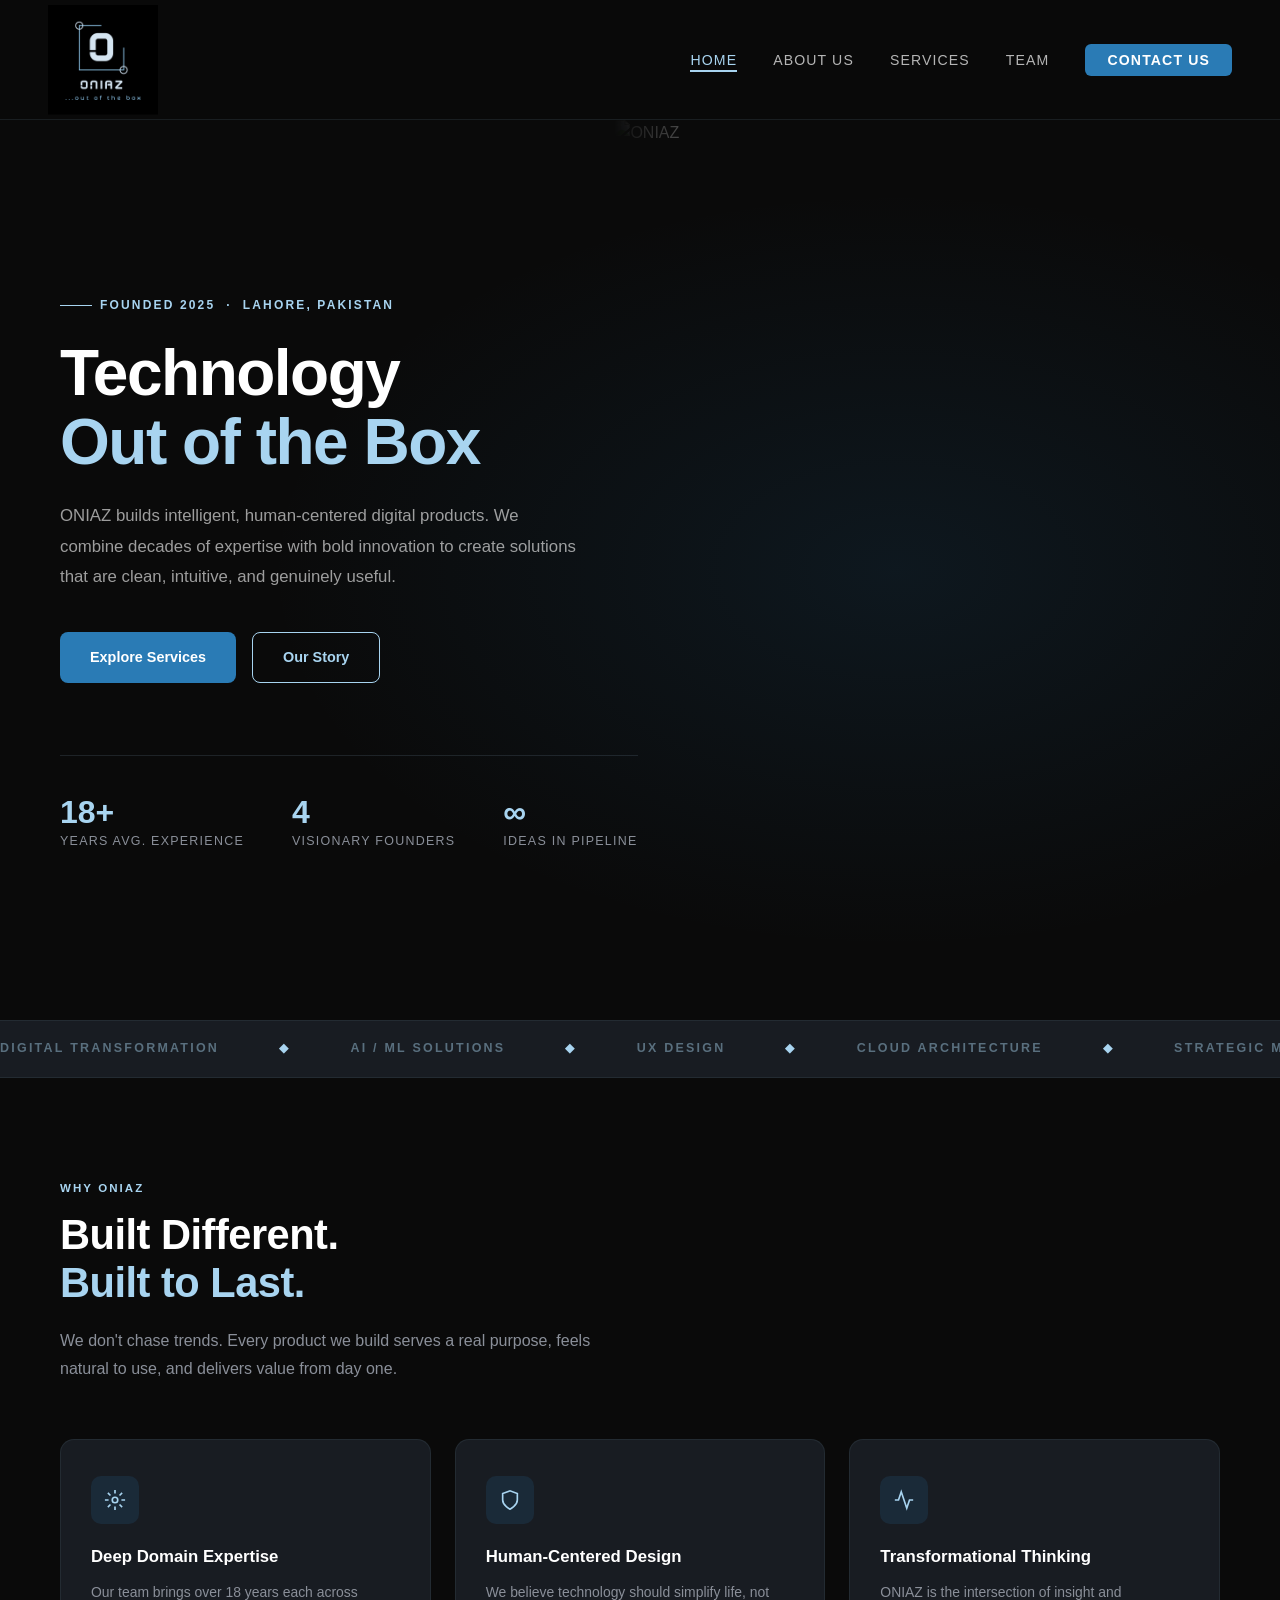
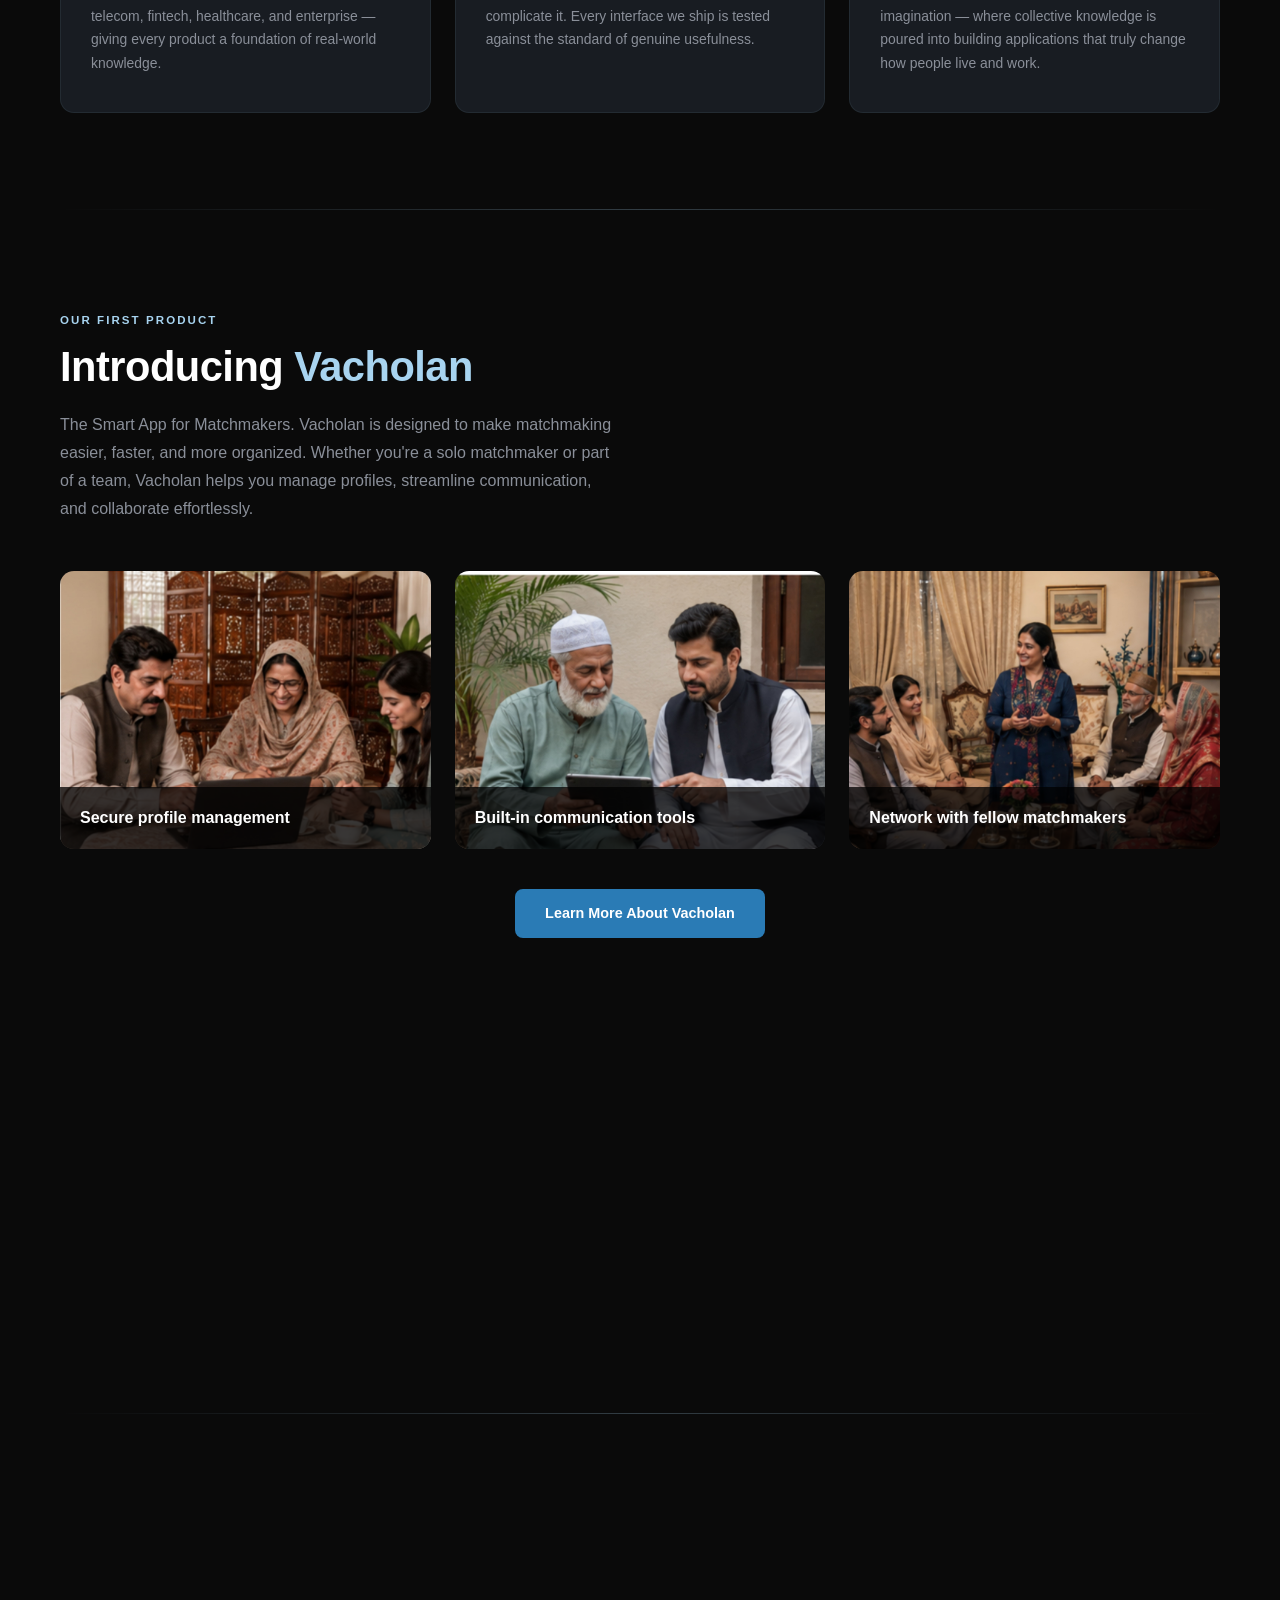
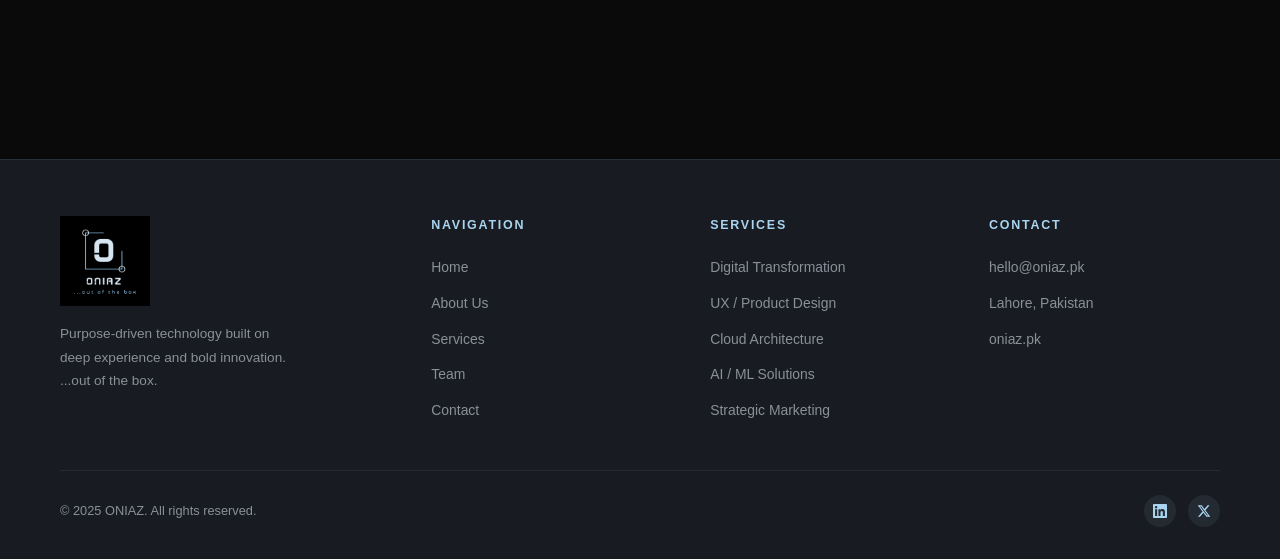
==== commit a0fa6eb6: "Update hero image" ====
--- a/index.html
+++ b/index.html
@@ -24,11 +24,15 @@
     }
     .hero-circuit {
       position: absolute;
-      right: -40px; top: 50%;
-      transform: translateY(-50%);
-      width: 48%;
-      opacity: 0.18;
+      right: 0; top: 0;
+      width: 52%;
+      height: 100%;
+      object-fit: cover;
+      object-position: left center;
+      opacity: 0.85;
       pointer-events: none;
+      mask-image: linear-gradient(to right, transparent 0%, rgba(0,0,0,0.6) 20%, black 60%);
+      -webkit-mask-image: linear-gradient(to right, transparent 0%, rgba(0,0,0,0.6) 20%, black 60%);
     }
     .hero-content {
       position: relative;
@@ -272,7 +276,7 @@
   <!-- HERO -->
   <section class="hero">
     <div class="hero-bg"></div>
-    <img src="images/circuit.png" alt="" class="hero-circuit" />
+    <img src="images/oniaz_hero.jpg" alt="ONIAZ" class="hero-circuit" />
     <div class="hero-content">
       <div class="hero-tag">Founded 2025 &nbsp;·&nbsp; Lahore, Pakistan</div>
       <h1 class="hero-title">
